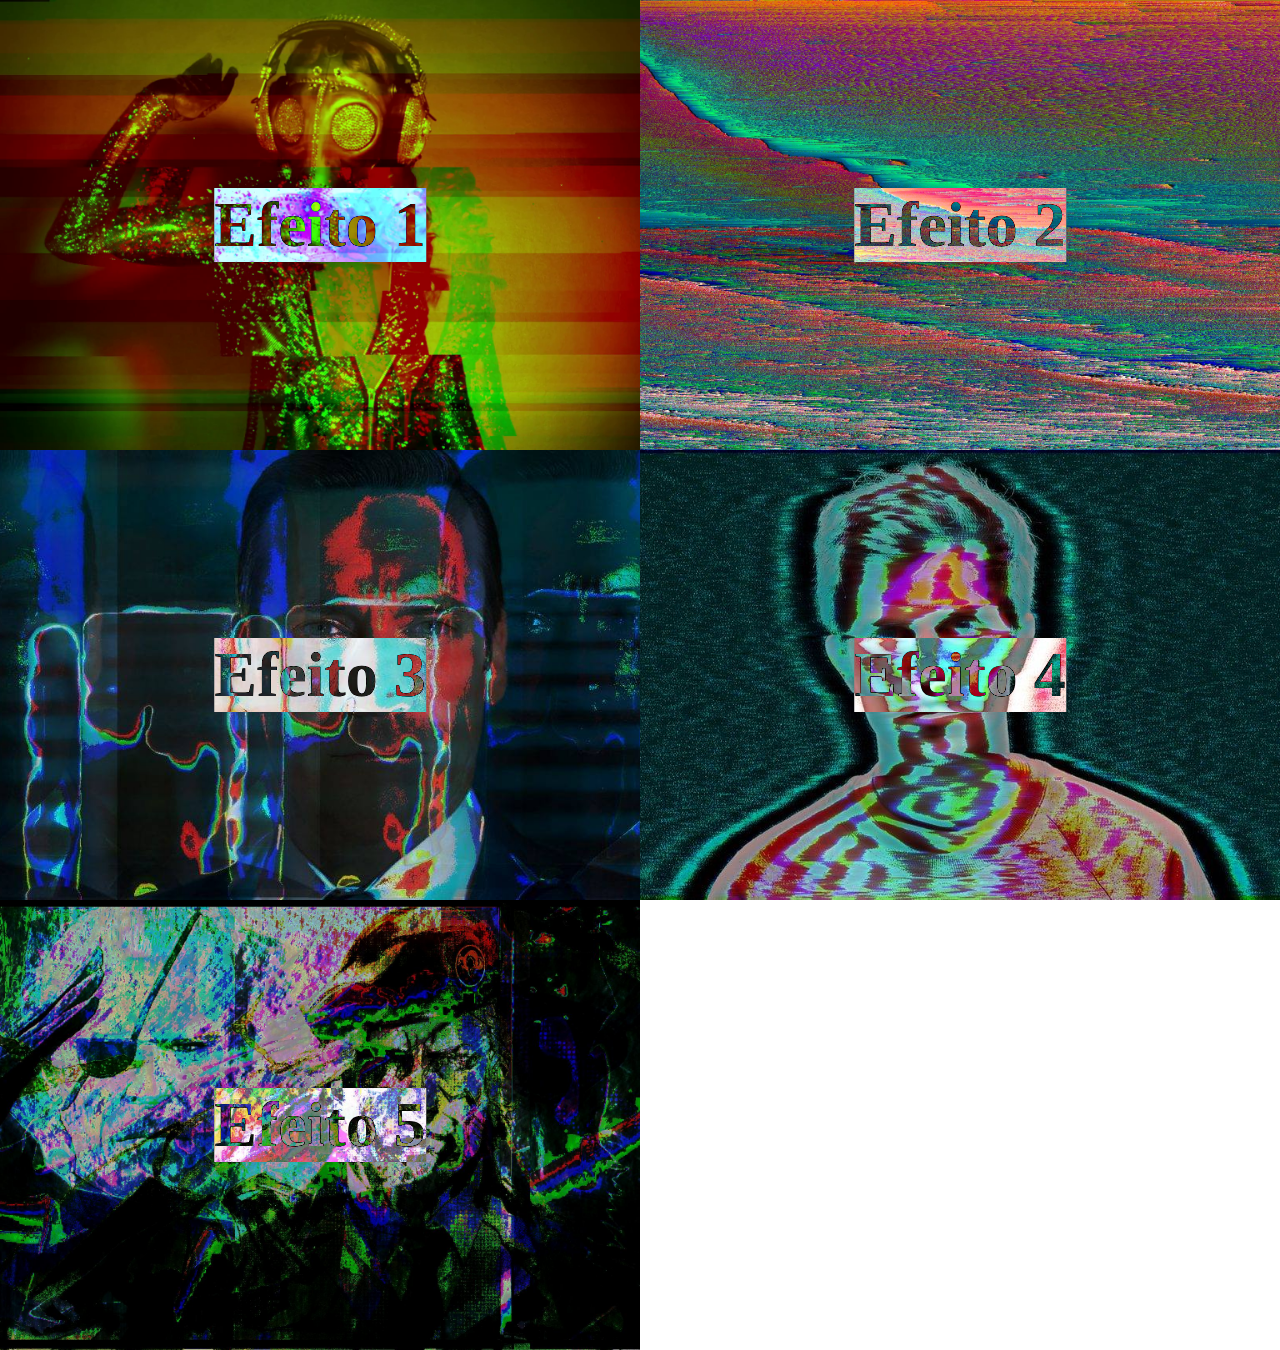
==== index.html @ 9bf2f083 "first update" ====
<!DOCTYPE html>
<html>
<head>
	<link rel="stylesheet" href="index.css">
	<title>Image Workspace</title>
</head>
<body>
	<div class="container" id="topleft">
		<div class="effectname" id="effect1">
			Efeito 1
		</div>
	</div>
	<div class="container" id="topright">
		<div class="effectname" id="effect2">
			Efeito 2	
		</div>
	</div>
	<div class="container" id="botleft">
		<div class="effectname" id="effect3">
			Efeito 3
		</div>
	</div>
	<div class="container" id="botright">
		<div class="effectname" id="effect4">
			Efeito 4
		</div>
	</div>
	<div class="container" id="topleft1">
		<div class="effectname" id="effect5">
			Efeito 5
		</div>
	</div>
</body>

</html>
---- index.css ----
html, body { height: 100%; padding: 0; margin: 0; }
div { width: 50%; height: 50%; float: left; }
#topleft { background-image: url(images/topleft.png); }
#botleft { background-image: url(images/botleft.jpg);}
#topright { background-image: url(images/topright.jpeg);}
#botright { background-image: url(images/botright.jpg);}
#topleft1 { background-image: url(images/topleft1.jpg);}


.container {
	text-align: center;
    overflow: hidden;
    background-size: cover;
    background-position: center;
}

.effectname{	
  background-color: white;
  background-size: contain;
  font-size: 5vw; 
  font-weight: bold;
  width: auto;
  height: auto;
  text-align: center;
  position: relative;
  top: 50%;
  left: 50%;
  transform: translate(-50%, -50%);
  mix-blend-mode: difference;

}
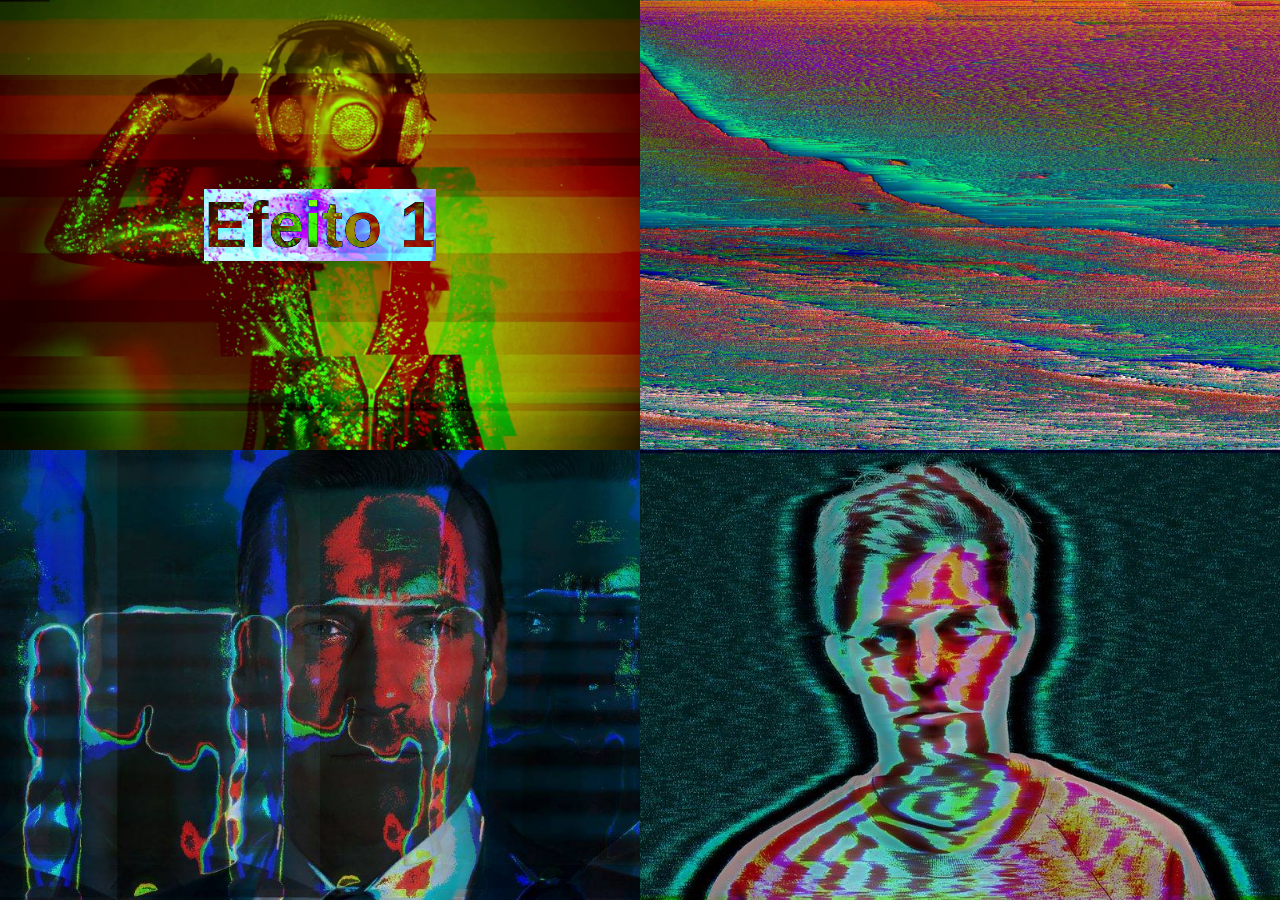
==== commit 8f54f870: "index 1.0" ====
--- a/index.html
+++ b/index.html
@@ -6,28 +6,31 @@
 </head>
 <body>
 	<div class="container" id="topleft">
-		<div class="effectname" id="effect1">
-			Efeito 1
+		<div class="linkbox">
+			<a class="effectname" id="effect1" href="effect1.html">
+				Efeito 1
+			</a>
 		</div>
 	</div>
 	<div class="container" id="topright">
-		<div class="effectname" id="effect2">
-			Efeito 2	
+		<div class="linkbox">
+			<a class="effectname" id="effect2" href="effect2.html">
+				Efeito 2			
+			</a>
 		</div>
 	</div>
 	<div class="container" id="botleft">
-		<div class="effectname" id="effect3">
-			Efeito 3
+		<div class="linkbox">
+			<a class="effectname" id="effect3" href="effect3.html">
+				Efeito 3	
+			</a>
 		</div>
 	</div>
 	<div class="container" id="botright">
-		<div class="effectname" id="effect4">
-			Efeito 4
-		</div>
-	</div>
-	<div class="container" id="topleft1">
-		<div class="effectname" id="effect5">
-			Efeito 5
+		<div class="linkbox">
+			<a class="effectname" id="effect4" href="effect4.html">
+				Efeito 4
+			</a>
 		</div>
 	</div>
 </body>
--- a/index.css
+++ b/index.css
@@ -1,31 +1,36 @@
 html, body { height: 100%; padding: 0; margin: 0; }
-div { width: 50%; height: 50%; float: left; }
+div.container { width: 50%; height: 50%; float: left; }
 #topleft { background-image: url(images/topleft.png); }
 #botleft { background-image: url(images/botleft.jpg);}
 #topright { background-image: url(images/topright.jpeg);}
 #botright { background-image: url(images/botright.jpg);}
 #topleft1 { background-image: url(images/topleft1.jpg);}
-
+#topright1 { background-image: url(images/topright1.jpeg);}
 
 .container {
 	text-align: center;
-    overflow: hidden;
     background-size: cover;
     background-position: center;
+  	display: flex;
+  	align-items: center;
+}
+
+.container:hover .linkbox{
+	display: block;
+}
+
+.linkbox{
+	display: none;
+	margin: auto;
 }
 
 .effectname{	
-  background-color: white;
-  background-size: contain;
-  font-size: 5vw; 
-  font-weight: bold;
-  width: auto;
-  height: auto;
-  text-align: center;
-  position: relative;
-  top: 50%;
-  left: 50%;
-  transform: translate(-50%, -50%);
-  mix-blend-mode: difference;
+	background-color: white;
+	font-family: Arial;
+	font-size: 5vw; 
+	font-weight: bold;
+	color: black;
+	text-decoration: none;
+	mix-blend-mode: difference;
+}
 
-}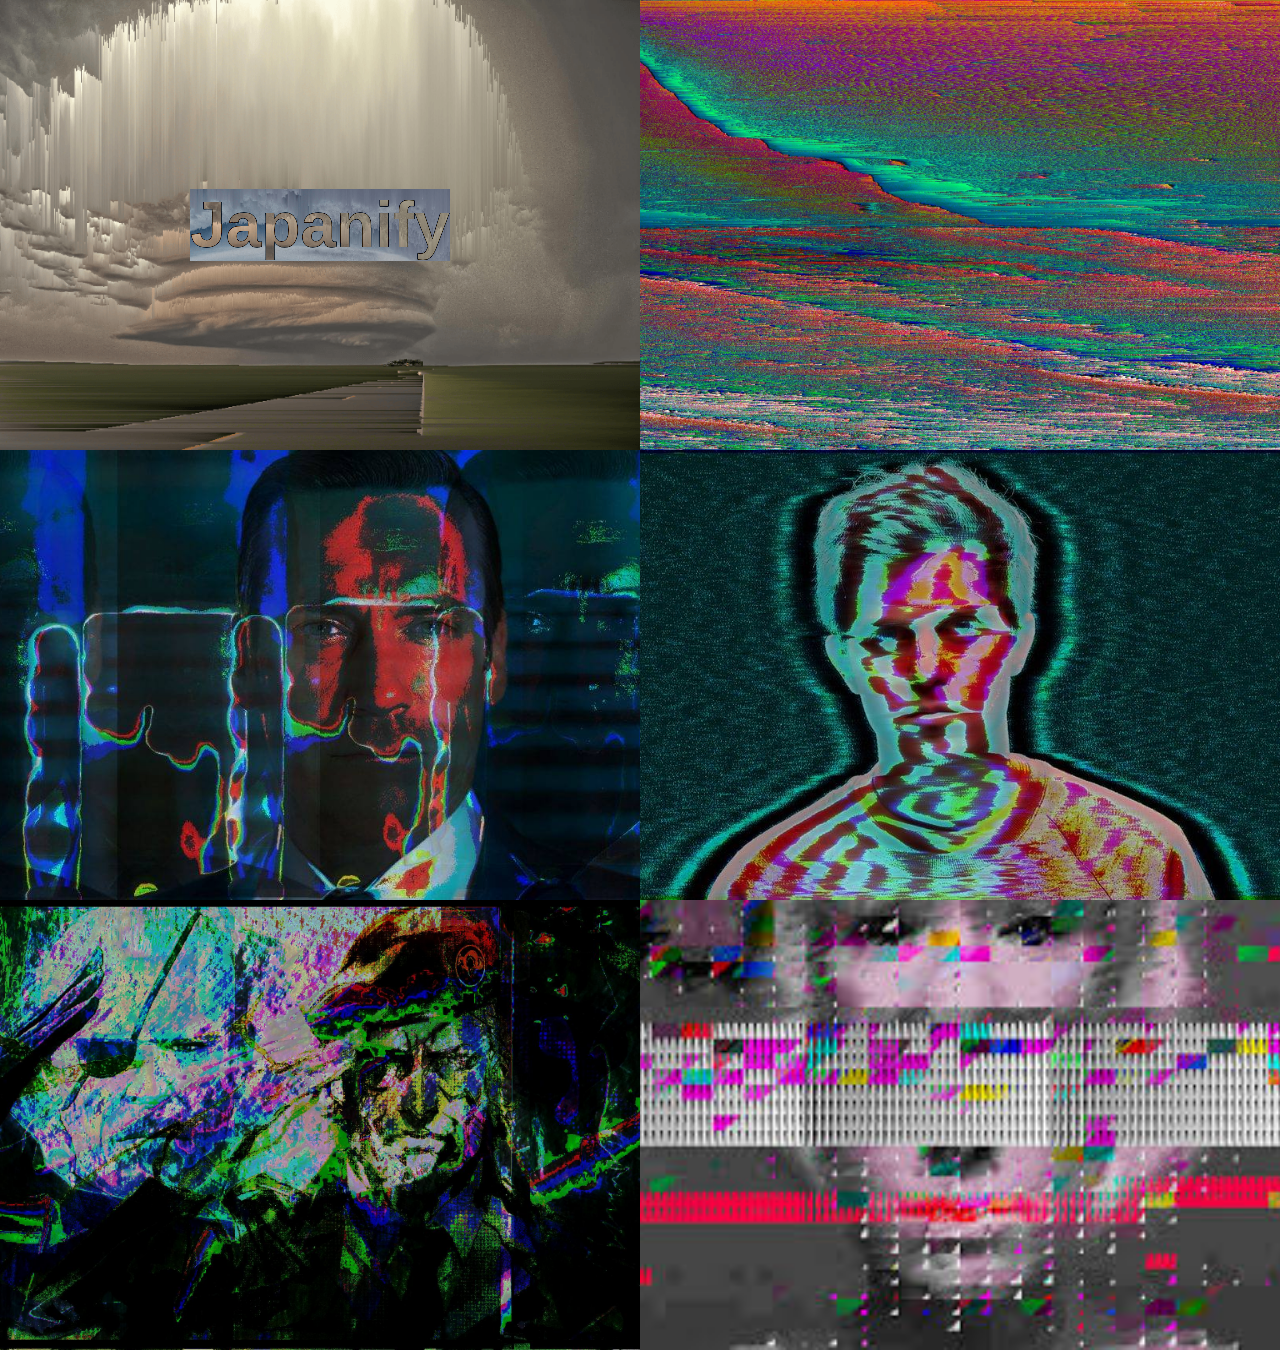
==== commit 7de0b94a: "deploy 1.0" ====
--- a/index.html
+++ b/index.html
@@ -8,28 +8,42 @@
 	<div class="container" id="topleft">
 		<div class="linkbox">
 			<a class="effectname" id="effect1" href="effect1.html">
-				Efeito 1
+				Japanify
 			</a>
 		</div>
 	</div>
 	<div class="container" id="topright">
 		<div class="linkbox">
 			<a class="effectname" id="effect2" href="effect2.html">
-				Efeito 2			
+				EFEITO 2			
 			</a>
 		</div>
 	</div>
 	<div class="container" id="botleft">
 		<div class="linkbox">
 			<a class="effectname" id="effect3" href="effect3.html">
-				Efeito 3	
+				EFEITO 3
 			</a>
 		</div>
 	</div>
 	<div class="container" id="botright">
 		<div class="linkbox">
 			<a class="effectname" id="effect4" href="effect4.html">
-				Efeito 4
+				EFEITO 4
+			</a>
+		</div>
+	</div>
+	<div class="container" id="topleft1">
+		<div class="linkbox">
+			<a class="effectname" id="effect5" href="effect4.html">
+				EFEITO 5
+			</a>
+		</div>
+	</div>
+	<div class="container" id="topright1">
+		<div class="linkbox">
+			<a class="effectname" id="effect6" href="effect4.html">
+				EFEITO 6
 			</a>
 		</div>
 	</div>
--- a/index.css
+++ b/index.css
@@ -1,14 +1,14 @@
 html, body { height: 100%; padding: 0; margin: 0; }
 div.container { width: 50%; height: 50%; float: left; }
-#topleft { background-image: url(images/topleft.png); }
+#topleft { background-image: url(images/japanify.png); }
 #botleft { background-image: url(images/botleft.jpg);}
 #topright { background-image: url(images/topright.jpeg);}
 #botright { background-image: url(images/botright.jpg);}
 #topleft1 { background-image: url(images/topleft1.jpg);}
 #topright1 { background-image: url(images/topright1.jpeg);}
 
+
 .container {
-	text-align: center;
     background-size: cover;
     background-position: center;
   	display: flex;
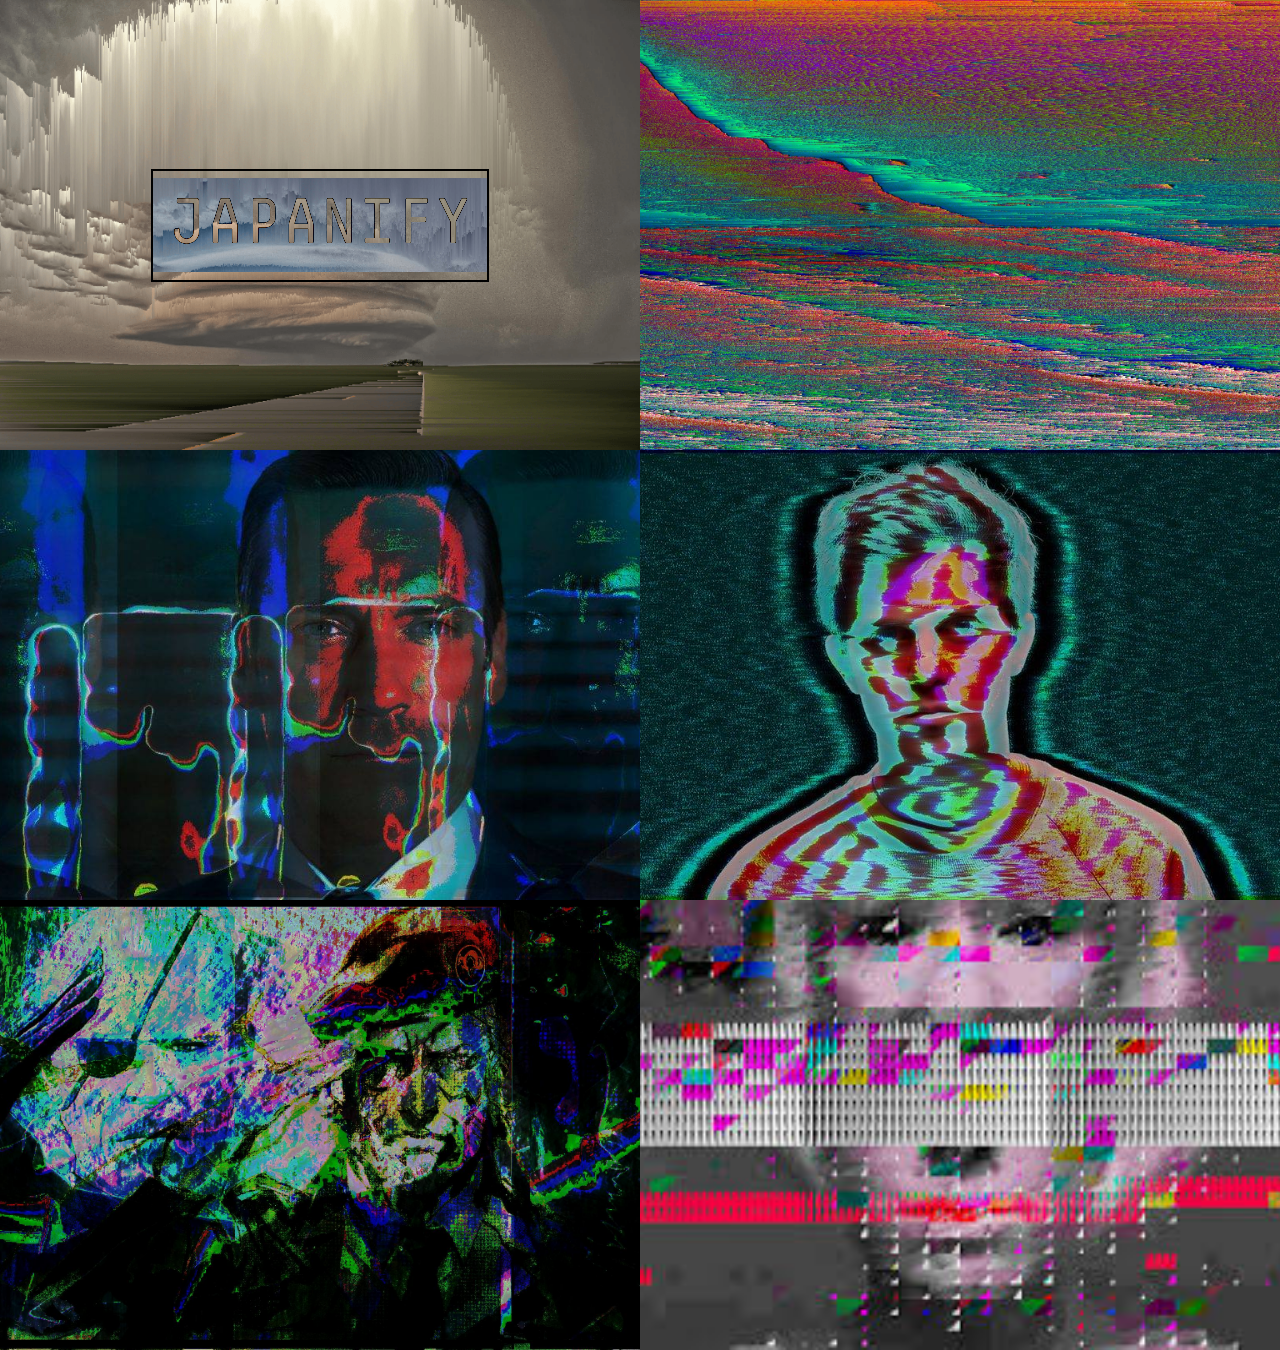
==== commit a8b80fb9: "deploy 1.1" ====
--- a/index.html
+++ b/index.html
@@ -8,7 +8,7 @@
 	<div class="container" id="topleft">
 		<div class="linkbox">
 			<a class="effectname" id="effect1" href="effect1.html">
-				Japanify
+				JAPANIFY
 			</a>
 		</div>
 	</div>
--- a/index.css
+++ b/index.css
@@ -7,6 +7,10 @@
 #topleft1 { background-image: url(images/topleft1.jpg);}
 #topright1 { background-image: url(images/topright1.jpeg);}
 
+@font-face{
+    font-family: 'Decima Mono Pro';
+    src: url('fonts/DecimaMonoPro.otf');
+} 
 
 .container {
     background-size: cover;
@@ -22,15 +26,22 @@
 .linkbox{
 	display: none;
 	margin: auto;
+	padding: 15px 0px 15px 0px;
+	border: 2px solid black;
+
 }
 
-.effectname{	
+
+
+
+.effectname{
+	font-family: "Decima Mono Pro";
+	padding: 15px 15px 15px 15px;	
 	background-color: white;
-	font-family: Arial;
-	font-size: 5vw; 
-	font-weight: bold;
+	font-size: 5vw;
 	color: black;
 	text-decoration: none;
 	mix-blend-mode: difference;
 }
 
+
